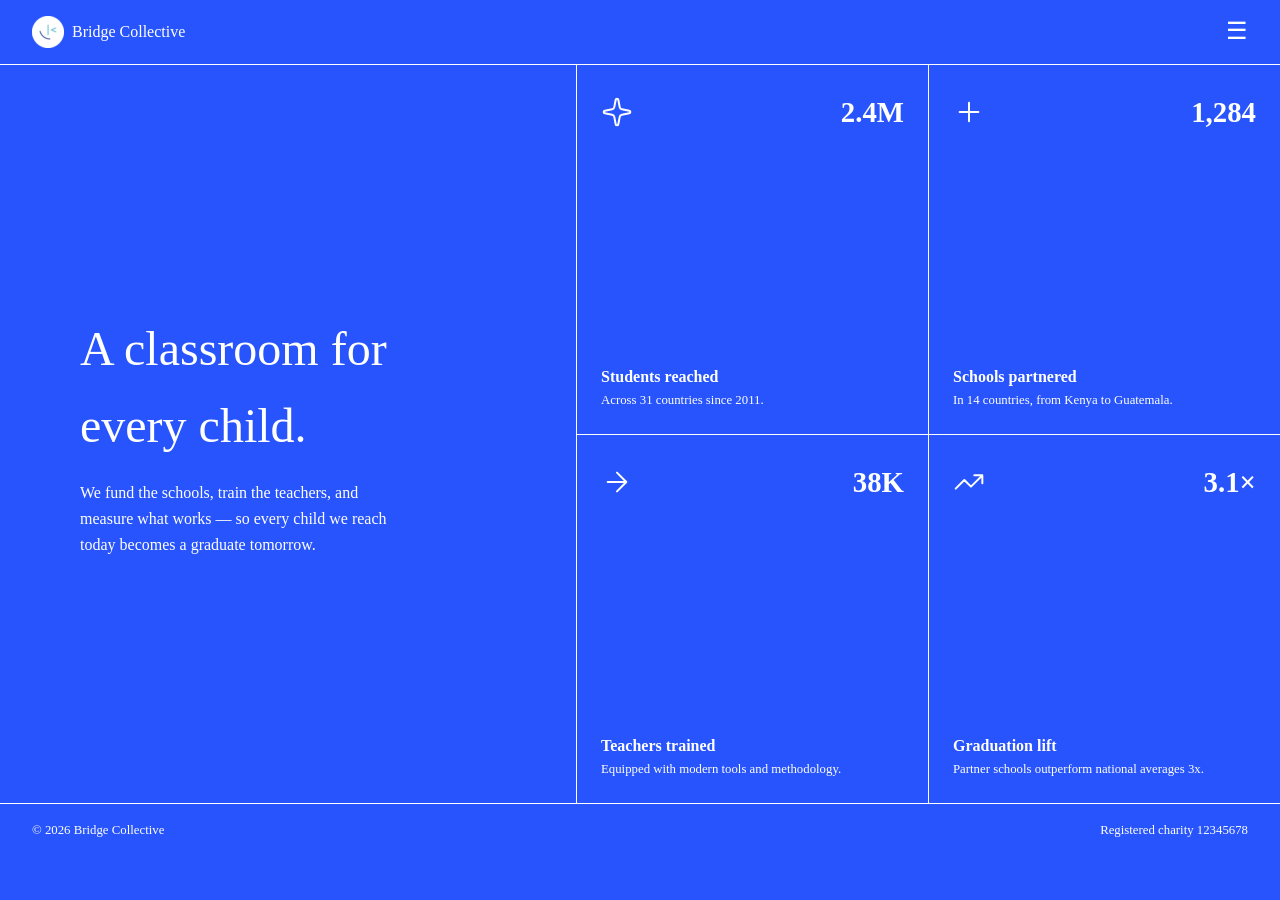
==== grid-landing-page-main/index.html @ 14f332b4 "practicing grids" ====
<!DOCTYPE html>
<html lang="en">
<head>
  <meta charset="UTF-8">
  <meta name="viewport" content="width=device-width, initial-scale=1.0"> <!-- displays site properly based on user's device -->

  <link rel="icon" type="image/png" sizes="32x32" href="./assets/images/favicon-32x32.png">

  <title>Frontend Mentor | Grid landing page</title>
<link rel="stylesheet" href="style.css">
</head>
<body>

	<header>
		<nav>
			<img src="assets\images\favicon-32x32.png"/>
			<p>Bridge Collective</p>
		</nav>
		<menu class="menu-wrapper">
			<button id="menu" commandfor="mobile-menu" command="show-modal">
				<span class="menu-icon">&#9776;</span>
				<span class="close-icon">x</span>
			</button>
			<dialog id="mobile-menu" closedby="any">
				<ul>
					<li><a href="">About</a></li>
					<li><a href="">Our Work</a></li>
					<li><a href="">Partners</a></li>
					<li><a href="">Annual Report</a></li>
					<li><a href="">Donate</a></li>
				</ul>
			</dialog>
		</menu>
	</header>
	<main>
		<section class="hero">
		  <!-- Hero -->
		  <h1> A classroom for every child.</h1>

		  <p>We fund the schools, train the teachers, and measure what works — so every child we reach today becomes a graduate tomorrow.</p>
		</section>
		
		<section class="stats-container">
			  <!-- Stats -->
			  <div class="stats-card">
				<div class="stats-top">
					<img src="assets\images\icon-sparkle.svg"/>
					<p id="stat-number">2.4M</p>
				</div>
				
				<div class="stats-detail">
					<p>Students reached</p>
					<p>Across 31 countries since 2011.</p>
				</div>
			  </div>
			  
			<div class="stats-card">
				<div class="stats-top">
					<img src="assets\images\icon-plus.svg"/> 
					<p id="stat-number">1,284</p>
				</div>
				
				<div class="stats-detail">
					<p>Schools partnered</p>
					<p>In 14 countries, from Kenya to Guatemala.</p>
				</div>
			</div>
			  
			<div class="stats-card">
				<div class="stats-top"> 
					<img src="assets\images\icon-arrow-right.svg"/> 
					<p id="stat-number">38K</p>
				</div>
				
				<div class="stats-detail">
					<p>Teachers trained</p>
					<p>Equipped with modern tools and methodology.</p>
				</div>
			</div>
			
			<div class="stats-card">
				<div class="stats-top">
					<img src="assets\images\icon-trending-up.svg"/> 
					<p id="stat-number">3.1×</p>
				</div>
				
				<div class="stats-detail">
					<p>Graduation lift</p>
					<p>Partner schools outperform national averages 3x.</p>
				</div>
			</div>  
		</section>
	</main>
	<footer>
	  <!-- Footer -->
	  <p>© 2026 Bridge Collective</p>
	  <p>Registered charity 12345678</p>
	</footer>
</body>
</html>
---- grid-landing-page-main/style.css ----
:root{
	--primary: #2754fd;
}

@font-face{
	font-family: "Inter";
	src: url('assets\fonts\inter\inter-variable.ttf') format('truetype');
	font-weight: 400;
	font-style: normal;
}

*{
	margin: 0;
	padding: 0;
	box-sizing: border;
}

ul{
	list-style: none;
}
a{
	text-decoration: none;
	color: white;
}

body{
	background: var(--primary);
	font-family: 'Inter', 'sans-serif';
	line-height: 1.6;
	color: white;
}

header{
	display: flex;
	justify-content: space-between;
	padding: 1rem 2rem;
	align-items: center;
}

nav{
	display: flex;
	gap: 0.5rem;
	align-items: center;
}

nav > img{
	min-width: 20px;
	min-height: 20px;
}

dialog{
	position: fixed;
    top: 64px;
    right: 0;
	left: auto;
	min-width: 250px;
    min-height: 100%;
    margin: 0;
	background: var(--primary);
	border: 1px solid white;
}

#menu .close-icon{
	display: none;
}

.menu-wrapper:has(dialog[open]) #menu .menu-icon{
	display: none;
}

.menu-wrapper:has(dialog[open]) #menu .close-icon{
	display: inline;
}

dialog > ul{
	display: flex;
	flex-direction: column;
	align-items: end;
	padding: 1rem;
	gap: 2rem;
}

button{
	cursor: pointer;
	background: none;
	border: none;
	color: white;
	font-size: 1.5rem;
}

main{
	display: grid;
	grid-template-columns: 45% 55%;
	min-height: 82vh;
	border-top: 1px solid white;
	border-bottom: 1px solid white;
}

.hero{
	display: flex;
	flex-direction: column;
	justify-content: center;
	align-items: start;
	padding: 5rem;
	gap: 1rem;
}

.hero h1{
	font-size: 3rem;
	font-weight: 400;
	color: white;
}

.hero p{
	font-weight: 200;
	color: white;
	width: 80%;
}

.stats-container{
	display: grid;
	grid-template-columns: repeat(2, 1fr);
	grid-template-rows: repeat(2, 1fr);
}
.stats-card{
	display: flex;
	flex-direction: column;
	justify-content: space-between;
	padding: 1.5rem;
	border-left: 1px solid white;
}

.stats-card:nth-child(4),
.stats-card:nth-child(3){
	border-top: 1px solid white;
}

.stats-top{
	display: flex;
	justify-content: space-between;
	align-items: center;
}

.stats-detail p:first-child{
	font-weight: 600;
}

.stats-detail p:nth-child(2){
	font-size: 0.8rem;
}

.stats-top > p{
	font-size: 1.8rem;
	font-weight: 600;
}

footer{
	display: flex;
	justify-content: space-between;
	align-items: center;
	font-size: 0.8rem;
	padding:1rem 2rem;
}

@media(max-width: 768px){
	header{
		position: sticky;
		top: 0;
	}
	nav{
		padding: 1rem;
	}
	
	main{
		grid-template-columns: repeat(1, 1fr);
	}
	
	.hero{
		text-align: center;
	}
	
	.stats-container{
		grid-template-columns: 1fr;
	}
	
	.stats-card{
		width: auto;
		height: 300px;
		padding: 1rem;
		border-block: 1px solid white;
		border-left: none;

	}
	
	.stats-card:nth-child(4),
	.stats-card:nth-child(3){
		border-top: none;
	}
	
	dialog{
		position: fixed;
		top: 95px;
		left: 0;
		min-width: 100%;
		max-height: auto;
		border: none;
	}
	
	dialog > ul{
		display: flex;
		flex-direction: column;
		justify-content: center;
		align-items: center;
		gap: 1rem;
	}
	
	a{
		font-size: 2rem;
	}

}
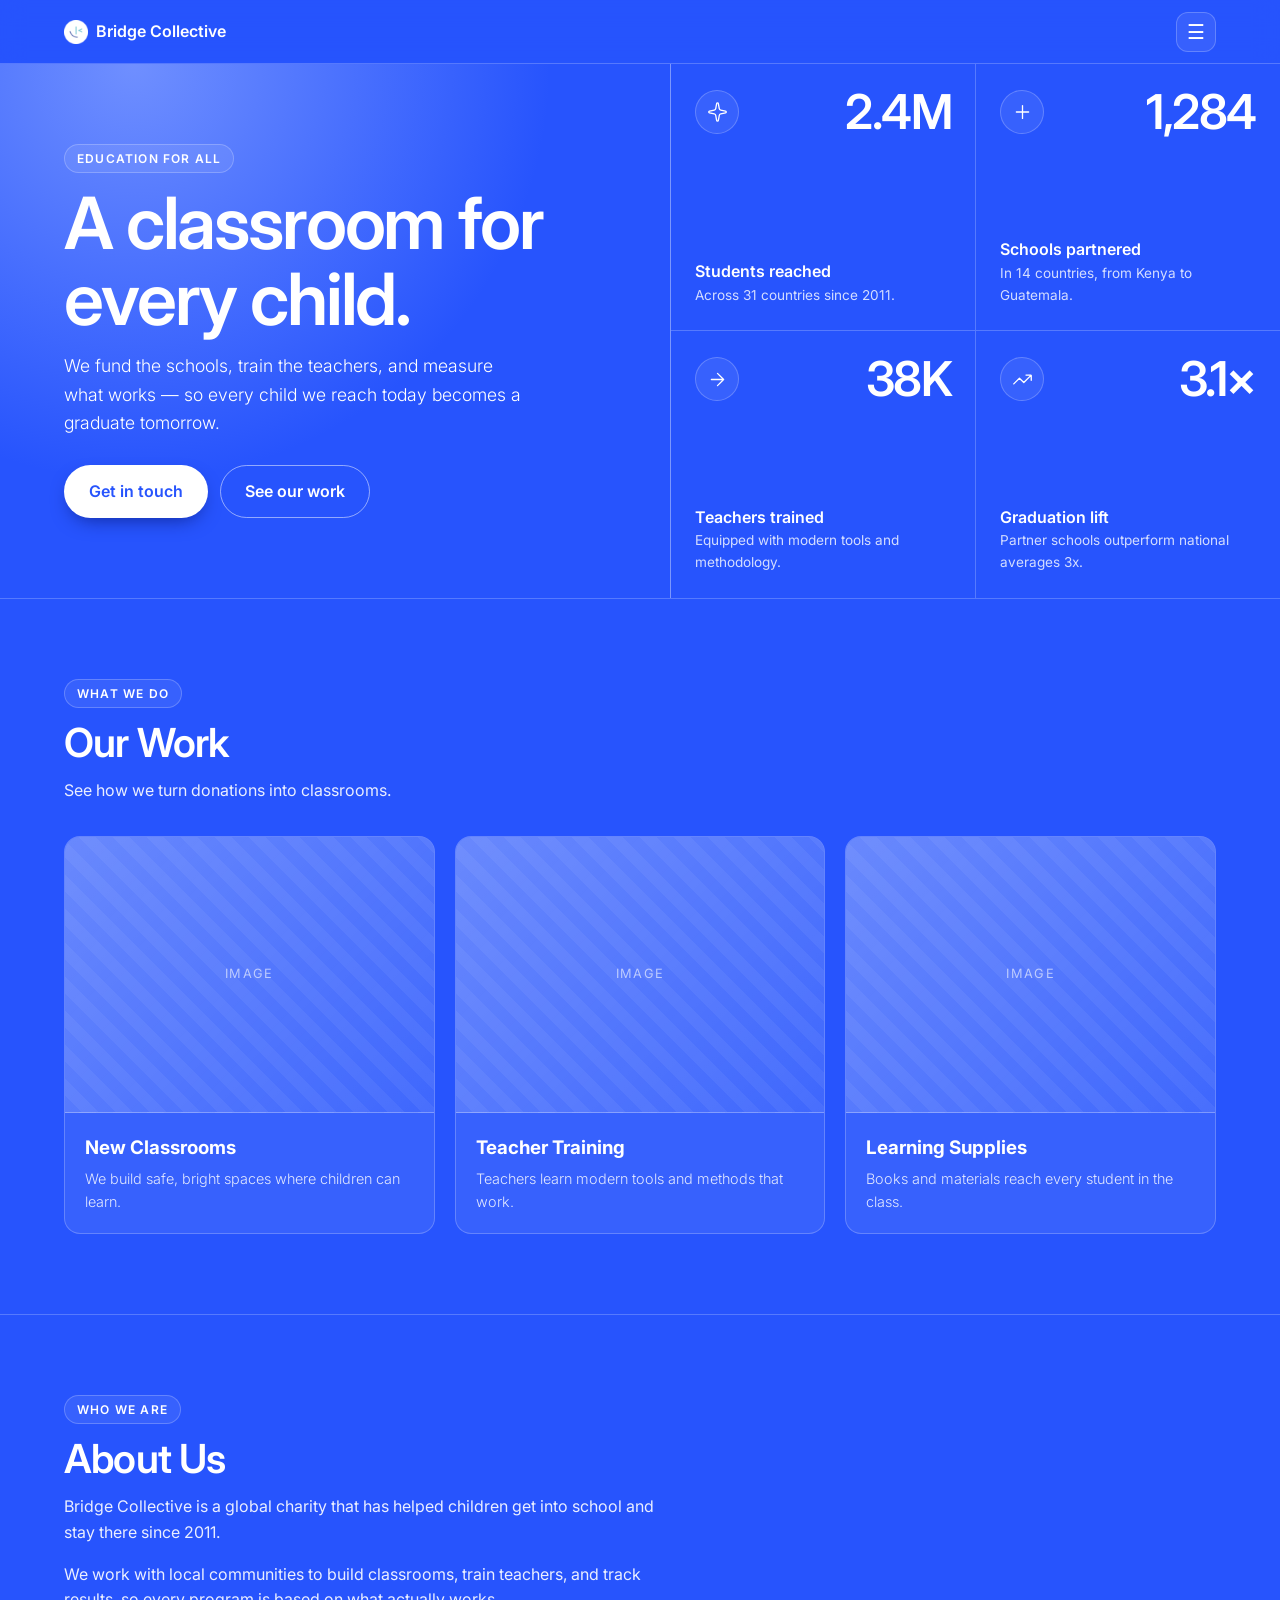
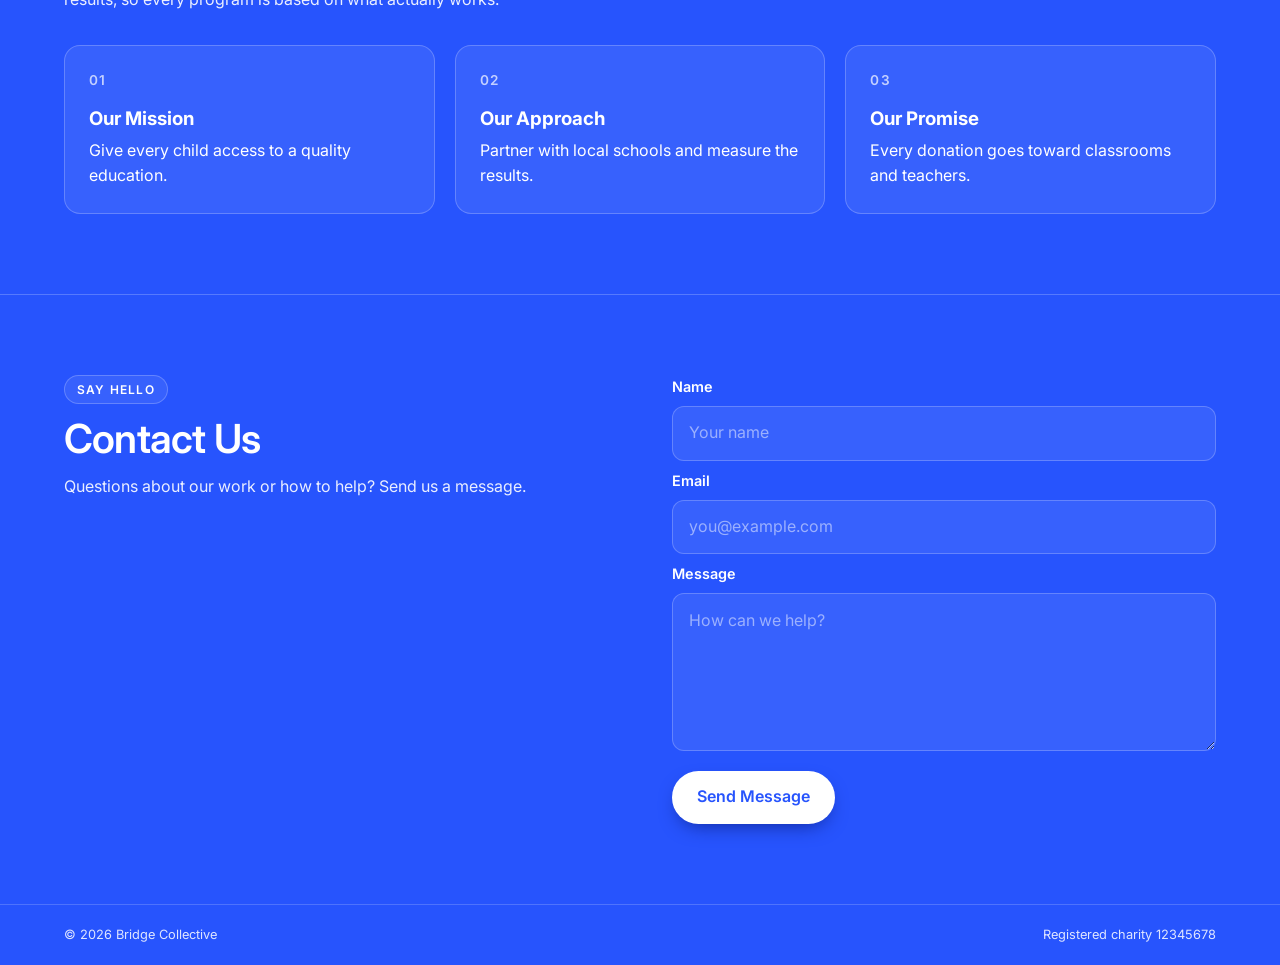
==== commit 0208899a: "add: full web design layout" ====
--- a/grid-landing-page-main/index.html
+++ b/grid-landing-page-main/index.html
@@ -2,99 +2,194 @@
 <html lang="en">
 <head>
   <meta charset="UTF-8">
-  <meta name="viewport" content="width=device-width, initial-scale=1.0"> <!-- displays site properly based on user's device -->
-
+  <meta name="viewport" content="width=device-width, initial-scale=1.0"> <!-- makes the page fit the device width -->
   <link rel="icon" type="image/png" sizes="32x32" href="./assets/images/favicon-32x32.png">
-
-  <title>Frontend Mentor | Grid landing page</title>
-<link rel="stylesheet" href="style.css">
+  <title>Bridge Collective | A classroom for every child</title>
+  <link rel="stylesheet" href="style.css">
 </head>
 <body>
 
-	<header>
-		<nav>
-			<img src="assets\images\favicon-32x32.png"/>
-			<p>Bridge Collective</p>
-		</nav>
-		<menu class="menu-wrapper">
-			<button id="menu" commandfor="mobile-menu" command="show-modal">
-				<span class="menu-icon">&#9776;</span>
-				<span class="close-icon">x</span>
-			</button>
-			<dialog id="mobile-menu" closedby="any">
-				<ul>
-					<li><a href="">About</a></li>
-					<li><a href="">Our Work</a></li>
-					<li><a href="">Partners</a></li>
-					<li><a href="">Annual Report</a></li>
-					<li><a href="">Donate</a></li>
-				</ul>
-			</dialog>
-		</menu>
-	</header>
-	<main>
-		<section class="hero">
-		  <!-- Hero -->
-		  <h1> A classroom for every child.</h1>
+  <!-- ============ HEADER + MENU ============ -->
+  <header>
+    <nav>
+      <img src="assets/images/favicon-32x32.png" alt=""> <!-- alt="" = decorative, screen readers skip it -->
+      <p>Bridge Collective</p>
+    </nav>
 
-		  <p>We fund the schools, train the teachers, and measure what works — so every child we reach today becomes a graduate tomorrow.</p>
-		</section>
-		
-		<section class="stats-container">
-			  <!-- Stats -->
-			  <div class="stats-card">
-				<div class="stats-top">
-					<img src="assets\images\icon-sparkle.svg"/>
-					<p id="stat-number">2.4M</p>
-				</div>
-				
-				<div class="stats-detail">
-					<p>Students reached</p>
-					<p>Across 31 countries since 2011.</p>
-				</div>
-			  </div>
-			  
-			<div class="stats-card">
-				<div class="stats-top">
-					<img src="assets\images\icon-plus.svg"/> 
-					<p id="stat-number">1,284</p>
-				</div>
-				
-				<div class="stats-detail">
-					<p>Schools partnered</p>
-					<p>In 14 countries, from Kenya to Guatemala.</p>
-				</div>
-			</div>
-			  
-			<div class="stats-card">
-				<div class="stats-top"> 
-					<img src="assets\images\icon-arrow-right.svg"/> 
-					<p id="stat-number">38K</p>
-				</div>
-				
-				<div class="stats-detail">
-					<p>Teachers trained</p>
-					<p>Equipped with modern tools and methodology.</p>
-				</div>
-			</div>
-			
-			<div class="stats-card">
-				<div class="stats-top">
-					<img src="assets\images\icon-trending-up.svg"/> 
-					<p id="stat-number">3.1×</p>
-				</div>
-				
-				<div class="stats-detail">
-					<p>Graduation lift</p>
-					<p>Partner schools outperform national averages 3x.</p>
-				</div>
-			</div>  
-		</section>
-	</main>
-	<footer>
-	  <!-- Footer -->
-	  <p>© 2026 Bridge Collective</p>
-	  <p>Registered charity 12345678</p>
-	</footer>
+    <div class="menu-wrapper">
+      <!-- commandfor + command opens the dialog with no JavaScript -->
+      <button id="menu" commandfor="mobile-menu" command="show-modal" aria-label="Menu">
+        <span class="menu-icon">&#9776;</span>
+        <span class="close-icon">&times;</span>
+      </button>
+
+      <dialog id="mobile-menu" closedby="any"> <!-- closedby="any" = click outside or press Esc to close -->
+        <ul>
+          <!-- every href matches a section id below, so every link works -->
+          <li><a href="#top">Home</a></li>
+          <li><a href="#work">Our Work</a></li>
+          <li><a href="#about">About</a></li>
+          <li><a href="#contact">Contact Us</a></li>
+        </ul>
+      </dialog>
+    </div>
+  </header>
+
+  <main id="top">
+
+    <!-- wrapper so only hero + stats share the two-column grid on desktop -->
+    <div class="top-grid">
+
+      <!-- ============ HEADER / TITLE SECTION (HERO) ============ -->
+      <section class="hero">
+        <span class="eyebrow">Education for all</span> <!-- small pill label above the heading -->
+        <h1>A classroom for every child.</h1>
+        <p>We fund the schools, train the teachers, and measure what works — so every child we reach today becomes a graduate tomorrow.</p>
+
+        <!-- two call-to-action links styled as buttons; both point to real sections -->
+        <div class="hero-actions">
+          <a href="#contact" class="btn btn-primary">Get in touch</a>
+          <a href="#work" class="btn btn-ghost">See our work</a>
+        </div>
+      </section>
+
+      <!-- ============ MAIN CONTENT: STATS ============ -->
+      <section class="stats-container" id="impact">
+        <div class="stats-card">
+          <div class="stats-top">
+            <img src="assets/images/icon-sparkle.svg" alt="">
+            <p class="stat-number">2.4M</p> <!-- class, not id: ids must be unique -->
+          </div>
+          <div class="stats-detail">
+            <p>Students reached</p>
+            <p>Across 31 countries since 2011.</p>
+          </div>
+        </div>
+
+        <div class="stats-card">
+          <div class="stats-top">
+            <img src="assets/images/icon-plus.svg" alt="">
+            <p class="stat-number">1,284</p>
+          </div>
+          <div class="stats-detail">
+            <p>Schools partnered</p>
+            <p>In 14 countries, from Kenya to Guatemala.</p>
+          </div>
+        </div>
+
+        <div class="stats-card">
+          <div class="stats-top">
+            <img src="assets/images/icon-arrow-right.svg" alt="">
+            <p class="stat-number">38K</p>
+          </div>
+          <div class="stats-detail">
+            <p>Teachers trained</p>
+            <p>Equipped with modern tools and methodology.</p>
+          </div>
+        </div>
+
+        <div class="stats-card">
+          <div class="stats-top">
+            <img src="assets/images/icon-trending-up.svg" alt="">
+            <p class="stat-number">3.1×</p>
+          </div>
+          <div class="stats-detail">
+            <p>Graduation lift</p>
+            <p>Partner schools outperform national averages 3x.</p>
+          </div>
+        </div>
+      </section>
+    </div>
+
+    <!-- ============ MAIN CONTENT: IMAGE CARDS ============ -->
+    <section class="work" id="work">
+      <span class="eyebrow">What we do</span>
+      <h2>Our Work</h2>
+      <p>See how we turn donations into classrooms.</p>
+
+      <div class="card-grid">
+        <article class="card"> <!-- article = a self-contained piece of content -->
+          <!-- placeholder box; swap for <img class="card-image" src="..." alt="..."> later -->
+          <div class="card-image" role="img" aria-label="Photo placeholder"></div>
+          <div class="card-body">
+            <h3>New Classrooms</h3>
+            <p>We build safe, bright spaces where children can learn.</p>
+          </div>
+        </article>
+
+        <article class="card">
+          <div class="card-image" role="img" aria-label="Photo placeholder"></div>
+          <div class="card-body">
+            <h3>Teacher Training</h3>
+            <p>Teachers learn modern tools and methods that work.</p>
+          </div>
+        </article>
+
+        <article class="card">
+          <div class="card-image" role="img" aria-label="Photo placeholder"></div>
+          <div class="card-body">
+            <h3>Learning Supplies</h3>
+            <p>Books and materials reach every student in the class.</p>
+          </div>
+        </article>
+      </div>
+    </section>
+
+    <!-- ============ ABOUT / INTRODUCTION ============ -->
+    <section class="about" id="about">
+      <span class="eyebrow">Who we are</span>
+      <h2>About Us</h2>
+      <p>Bridge Collective is a global charity that has helped children get into school and stay there since 2011.</p>
+      <p>We work with local communities to build classrooms, train teachers, and track results, so every program is based on what actually works.</p>
+
+      <!-- the 01 / 02 / 03 numbers are added by CSS counters, not typed here -->
+      <div class="about-points">
+        <div>
+          <h3>Our Mission</h3>
+          <p>Give every child access to a quality education.</p>
+        </div>
+        <div>
+          <h3>Our Approach</h3>
+          <p>Partner with local schools and measure the results.</p>
+        </div>
+        <div>
+          <h3>Our Promise</h3>
+          <p>Every donation goes toward classrooms and teachers.</p>
+        </div>
+      </div>
+    </section>
+
+    <!-- ============ CONTACT US ============ -->
+    <section class="contact" id="contact">
+      <!-- wrapper = left column on desktop -->
+      <div class="contact-intro">
+        <span class="eyebrow">Say hello</span>
+        <h2>Contact Us</h2>
+        <p>Questions about our work or how to help? Send us a message.</p>
+      </div>
+
+      <form action="#" method="post"> <!-- action="#" is a placeholder; there is no backend -->
+        <!-- label "for" matches the input "id", so clicking the label focuses the field -->
+        <label for="name">Name</label>
+        <input type="text" id="name" name="name" placeholder="Your name" required> <!-- required = free browser validation -->
+
+        <label for="email">Email</label>
+        <input type="email" id="email" name="email" placeholder="you@example.com" required>
+
+        <label for="message">Message</label>
+        <textarea id="message" name="message" rows="5" placeholder="How can we help?" required></textarea>
+
+        <!-- reuses the same .btn styles as the hero button -->
+        <button type="submit" class="btn btn-primary">Send Message</button>
+      </form>
+    </section>
+
+  </main>
+
+  <!-- ============ FOOTER ============ -->
+  <footer>
+    <p>© 2026 Bridge Collective</p>
+    <p>Registered charity 12345678</p>
+  </footer>
 </body>
-</html>
+</html>
--- a/grid-landing-page-main/style.css
+++ b/grid-landing-page-main/style.css
@@ -1,221 +1,430 @@
-:root{
-	--primary: #2754fd;
-}
-
-@font-face{
-	font-family: "Inter";
-	src: url('assets\fonts\inter\inter-variable.ttf') format('truetype');
-	font-weight: 400;
-	font-style: normal;
-}
-
-*{
-	margin: 0;
-	padding: 0;
-	box-sizing: border;
-}
-
-ul{
-	list-style: none;
-}
-a{
-	text-decoration: none;
-	color: white;
-}
-
-body{
-	background: var(--primary);
-	font-family: 'Inter', 'sans-serif';
-	line-height: 1.6;
-	color: white;
-}
-
-header{
-	display: flex;
-	justify-content: space-between;
-	padding: 1rem 2rem;
-	align-items: center;
-}
-
-nav{
-	display: flex;
-	gap: 0.5rem;
-	align-items: center;
-}
-
-nav > img{
-	min-width: 20px;
-	min-height: 20px;
-}
-
-dialog{
-	position: fixed;
-    top: 64px;
-    right: 0;
-	left: auto;
-	min-width: 250px;
-    min-height: 100%;
-    margin: 0;
-	background: var(--primary);
-	border: 1px solid white;
-}
-
-#menu .close-icon{
-	display: none;
-}
-
-.menu-wrapper:has(dialog[open]) #menu .menu-icon{
-	display: none;
-}
-
-.menu-wrapper:has(dialog[open]) #menu .close-icon{
-	display: inline;
-}
-
-dialog > ul{
-	display: flex;
-	flex-direction: column;
-	align-items: end;
-	padding: 1rem;
-	gap: 2rem;
-}
-
-button{
-	cursor: pointer;
-	background: none;
-	border: none;
-	color: white;
-	font-size: 1.5rem;
-}
-
-main{
-	display: grid;
-	grid-template-columns: 45% 55%;
-	min-height: 82vh;
-	border-top: 1px solid white;
-	border-bottom: 1px solid white;
-}
-
-.hero{
-	display: flex;
-	flex-direction: column;
-	justify-content: center;
-	align-items: start;
-	padding: 5rem;
-	gap: 1rem;
-}
-
-.hero h1{
-	font-size: 3rem;
-	font-weight: 400;
-	color: white;
-}
-
-.hero p{
-	font-weight: 200;
-	color: white;
-	width: 80%;
-}
-
-.stats-container{
-	display: grid;
-	grid-template-columns: repeat(2, 1fr);
-	grid-template-rows: repeat(2, 1fr);
-}
-.stats-card{
-	display: flex;
-	flex-direction: column;
-	justify-content: space-between;
-	padding: 1.5rem;
-	border-left: 1px solid white;
-}
-
-.stats-card:nth-child(4),
-.stats-card:nth-child(3){
-	border-top: 1px solid white;
-}
-
-.stats-top{
-	display: flex;
-	justify-content: space-between;
-	align-items: center;
-}
-
-.stats-detail p:first-child{
-	font-weight: 600;
-}
-
-.stats-detail p:nth-child(2){
-	font-size: 0.8rem;
-}
-
-.stats-top > p{
-	font-size: 1.8rem;
-	font-weight: 600;
-}
-
-footer{
-	display: flex;
-	justify-content: space-between;
-	align-items: center;
-	font-size: 0.8rem;
-	padding:1rem 2rem;
-}
-
-@media(max-width: 768px){
-	header{
-		position: sticky;
-		top: 0;
-	}
-	nav{
-		padding: 1rem;
-	}
-	
-	main{
-		grid-template-columns: repeat(1, 1fr);
-	}
-	
-	.hero{
-		text-align: center;
-	}
-	
-	.stats-container{
-		grid-template-columns: 1fr;
-	}
-	
-	.stats-card{
-		width: auto;
-		height: 300px;
-		padding: 1rem;
-		border-block: 1px solid white;
-		border-left: none;
-
-	}
-	
-	.stats-card:nth-child(4),
-	.stats-card:nth-child(3){
-		border-top: none;
-	}
-	
-	dialog{
-		position: fixed;
-		top: 95px;
-		left: 0;
-		min-width: 100%;
-		max-height: auto;
-		border: none;
-	}
-	
-	dialog > ul{
-		display: flex;
-		flex-direction: column;
-		justify-content: center;
-		align-items: center;
-		gap: 1rem;
-	}
-	
-	a{
-		font-size: 2rem;
-	}
-
+/* ============ VARIABLES ============ */
+:root {
+  --blue: #2754fd;                         /* your original color, still the base */
+  --blue-deep: #1a3ccc;                    /* darker shade for hover states */
+  --blue-dark: #0e2490;                    /* darkest shade for shadows */
+  --blue-light: #6f8fff;                   /* lighter shade for glows */
+  --line: rgba(255, 255, 255, 0.22);       /* soft border instead of solid white */
+  --glass: rgba(255, 255, 255, 0.08);      /* faint white tint for cards */
+  --header-height: 4rem;
+  --radius: 1rem;
+  /* side padding: 1.5rem on phones, and content stops stretching past 72rem on huge screens */
+  --gutter: max(1.5rem, calc((100% - 72rem) / 2));
+}
+
+/* ============ FONT ============ */
+@font-face {
+  font-family: "Inter";
+  src: url("assets/fonts/inter/inter-variable.ttf") format("truetype");
+  font-weight: 100 900;
+  font-display: swap;
+}
+
+/* ============ RESET + BASE ============ */
+* { margin: 0; padding: 0; box-sizing: border-box; }
+
+html { scroll-behavior: smooth; }
+
+section[id] { scroll-margin-top: var(--header-height); }
+
+body {
+  min-height: 100dvh;
+  display: grid;
+  grid-template-rows: auto 1fr auto;
+  background: var(--blue);
+  color: white;
+  font-family: "Inter", sans-serif;
+  line-height: 1.6;
+}
+
+li { list-style: none; }
+a  { color: inherit; text-decoration: none; }
+
+h2 {
+  font-size: clamp(1.75rem, 4vw, 2.5rem);  /* scales with screen, capped at both ends */
+  font-weight: 600;
+  letter-spacing: -0.02em;                 /* tighter letters look sharper on big text */
+  line-height: 1.15;
+  margin-bottom: 0.75rem;
+}
+
+/* small uppercase label above headings */
+.eyebrow {
+  display: inline-block;
+  margin-bottom: 0.75rem;
+  padding: 0.25rem 0.75rem;
+  border: 1px solid var(--line);
+  border-radius: 999px;                    /* pill shape */
+  background: var(--glass);
+  font-size: 0.75rem;
+  font-weight: 600;
+  letter-spacing: 0.1em;
+  text-transform: uppercase;
+}
+
+/* ============ BUTTONS (shared by hero + form) ============ */
+.btn {
+  display: inline-block;
+  padding: 0.8rem 1.5rem;
+  border: 1px solid transparent;
+  border-radius: 999px;
+  font: inherit;                           /* buttons don't inherit the page font by default */
+  font-weight: 600;
+  cursor: pointer;
+  transition: transform 0.2s ease, background-color 0.2s ease, box-shadow 0.2s ease;
+}
+
+.btn:hover { transform: translateY(-2px); }  /* small lift on hover */
+
+.btn-primary {
+  background: white;
+  color: var(--blue);                      /* blue text on white, matches the theme */
+  box-shadow: 0 8px 20px -8px var(--blue-dark);
+}
+
+.btn-ghost {
+  border-color: rgba(255, 255, 255, 0.5);
+}
+
+.btn-ghost:hover { background: var(--glass); }
+
+/* ============ HEADER ============ */
+header {
+  display: flex;
+  justify-content: space-between;
+  align-items: center;
+  position: sticky;
+  top: 0;
+  z-index: 1;
+  height: var(--header-height);
+  padding-inline: var(--gutter);
+  background: rgba(39, 84, 253, 0.8);      /* semi-transparent blue... */
+  backdrop-filter: blur(12px);             /* ...with blurred content behind it (frosted glass) */
+  border-bottom: 1px solid var(--line);
+}
+
+nav { display: flex; align-items: center; gap: 0.5rem; font-weight: 600; }
+
+nav img { width: 1.5rem; height: 1.5rem; }
+
+#menu {
+  cursor: pointer;
+  width: 2.5rem;
+  height: 2.5rem;
+  border: 1px solid var(--line);
+  border-radius: 0.75rem;
+  background: var(--glass);
+  color: inherit;
+  font-size: 1.25rem;
+  transition: background-color 0.2s ease;
+}
+
+#menu:hover { background: rgba(255, 255, 255, 0.18); }
+
+/* ============ MENU (DIALOG) ============ */
+.close-icon { display: none; }
+.menu-wrapper:has(dialog[open]) .menu-icon  { display: none; }
+.menu-wrapper:has(dialog[open]) .close-icon { display: inline; }
+
+dialog {
+  position: fixed;
+  inset: var(--header-height) 0 auto 0;
+  width: 100%;
+  height: calc(100dvh - var(--header-height));
+  max-width: none;
+  max-height: none;
+  margin: 0;
+  border: none;
+  color: inherit;
+  background: var(--blue);
+}
+
+dialog::backdrop { background: transparent; }
+
+dialog ul {
+  display: flex;
+  flex-direction: column;
+  align-items: center;
+  justify-content: center;
+  gap: 1.5rem;
+  height: 100%;
+  padding: 1rem;
+}
+
+dialog a {
+  font-size: clamp(1.5rem, 3vw, 2rem);
+  opacity: 0.8;
+  transition: opacity 0.2s ease;
+}
+
+dialog a:hover { opacity: 1; }             /* links brighten on hover */
+
+/* ============ HERO + STATS ============ */
+.top-grid { display: grid; }
+
+.hero {
+  display: flex;
+  flex-direction: column;
+  align-items: center;
+  justify-content: center;
+  padding: 4rem 1.5rem;
+  text-align: center;
+  /* soft light-blue glow in the corner adds depth without a new color */
+  background: radial-gradient(circle at 20% 0%, var(--blue-light) 0%, transparent 55%);
+}
+
+.hero h1 {
+  font-size: clamp(2.5rem, 8vw, 4.5rem);
+  font-weight: 600;
+  letter-spacing: -0.03em;
+  line-height: 1.05;                       /* tight line height for big headings */
+  margin-bottom: 1rem;
+}
+
+.hero p {
+  max-width: 42ch;
+  font-size: 1.1rem;
+  font-weight: 300;
+  opacity: 0.9;
+}
+
+.hero-actions {
+  display: flex;
+  flex-wrap: wrap;
+  justify-content: center;
+  gap: 0.75rem;
+  margin-top: 1.75rem;
+}
+
+/* hero content fades up one piece at a time on page load */
+.hero > * { animation: rise 0.7s ease both; }
+.hero > :nth-child(2) { animation-delay: 0.1s; }
+.hero > :nth-child(3) { animation-delay: 0.2s; }
+.hero > :nth-child(4) { animation-delay: 0.3s; }
+
+@keyframes rise {
+  from { opacity: 0; transform: translateY(16px); }
+  to   { opacity: 1; transform: none; }
+}
+
+.stats-container {
+  display: grid;
+  gap: 1px;                                /* gaps show the container color as divider lines */
+  background: var(--line);
+  border-top: 1px solid var(--line);
+}
+
+.stats-card {
+  display: flex;
+  flex-direction: column;
+  justify-content: space-between;
+  min-height: 14rem;
+  padding: 1.5rem;
+  background: var(--blue);                 /* opaque, so only the 1px gaps show the line color */
+  transition: background-color 0.3s ease;
+}
+
+.stats-card:hover { background: var(--blue-deep); }
+
+.stats-top {
+  display: flex;
+  justify-content: space-between;
+  align-items: center;
+}
+
+/* icon sits in a soft circle */
+.stats-top img {
+  width: 2.75rem;
+  height: 2.75rem;
+  padding: 0.65rem;
+  border-radius: 50%;
+  background: var(--glass);
+  border: 1px solid var(--line);
+}
+
+.stat-number {
+  font-size: clamp(2rem, 4vw, 3rem);
+  font-weight: 600;
+  letter-spacing: -0.03em;
+  line-height: 1;
+}
+
+.stats-detail > p:first-child  { font-weight: 600; }
+.stats-detail > p:nth-child(2) { font-size: 0.85rem; opacity: 0.8; }
+
+/* ============ SHARED SECTION SPACING ============ */
+.work, .about, .contact {
+  padding: 4rem var(--gutter);
+  border-top: 1px solid var(--line);
+}
+
+/* ============ OUR WORK (IMAGE CARDS) ============ */
+.work > p { max-width: 50ch; margin-bottom: 2rem; opacity: 0.9; }
+
+.card-grid { display: grid; gap: 1.25rem; }
+
+.card {
+  overflow: hidden;                        /* clips the image to the rounded corners */
+  border: 1px solid var(--line);
+  border-radius: var(--radius);
+  background: var(--glass);
+  transition: transform 0.3s ease, box-shadow 0.3s ease, border-color 0.3s ease;
+}
+
+.card:hover {
+  transform: translateY(-6px);
+  border-color: rgba(255, 255, 255, 0.5);
+  box-shadow: 0 20px 30px -15px var(--blue-dark);   /* depth shadow in a darker blue */
+}
+
+.card-image {
+  display: grid;
+  place-items: center;                     /* centers the "Image" label */
+  aspect-ratio: 4 / 3;
+  background:
+    linear-gradient(135deg, rgba(255, 255, 255, 0.25), rgba(255, 255, 255, 0.04)),
+    repeating-linear-gradient(45deg, transparent 0 12px, rgba(255, 255, 255, 0.05) 12px 24px); /* faint diagonal stripes */
+  border-bottom: 1px solid var(--line);
+}
+
+.card-image::after {
+  content: "Image";
+  font-size: 0.8rem;
+  letter-spacing: 0.1em;
+  text-transform: uppercase;
+  opacity: 0.6;
+}
+
+.card-body { padding: 1.25rem; }
+.card-body h3 { margin-bottom: 0.25rem; }
+.card-body p  { font-size: 0.9rem; font-weight: 300; opacity: 0.85; }
+
+/* ============ ABOUT ============ */
+.about > p { max-width: 60ch; margin-bottom: 1rem; opacity: 0.9; }
+
+.about-points {
+  display: grid;
+  gap: 1.25rem;
+  margin-top: 2rem;
+  counter-reset: point;                    /* starts a counter for the 01 / 02 / 03 numbers */
+}
+
+.about-points > div {
+  counter-increment: point;
+  padding: 1.5rem;
+  border: 1px solid var(--line);
+  border-radius: var(--radius);
+  background: var(--glass);
+}
+
+.about-points > div::before {
+  content: counter(point, decimal-leading-zero);  /* prints 01, 02, 03 automatically */
+  display: block;
+  margin-bottom: 0.75rem;
+  font-size: 0.85rem;
+  font-weight: 600;
+  letter-spacing: 0.1em;
+  opacity: 0.7;
+}
+
+.about-points h3 { margin-bottom: 0.25rem; }
+
+/* ============ CONTACT ============ */
+.contact { display: grid; gap: 2rem; }     /* stacked on mobile */
+
+.contact-intro > p { opacity: 0.9; }
+
+form { display: grid; gap: 0.5rem; }
+
+label { font-weight: 600; font-size: 0.9rem; }
+
+input, textarea {
+  padding: 0.85rem 1rem;
+  border: 1px solid var(--line);
+  border-radius: 0.75rem;
+  background: var(--glass);
+  color: inherit;
+  font: inherit;
+  transition: border-color 0.2s ease, background-color 0.2s ease;
+}
+
+input::placeholder,
+textarea::placeholder { color: rgba(255, 255, 255, 0.5); }
+
+input:focus, textarea:focus {
+  outline: none;                           /* replaced by the visible border + glow below */
+  border-color: white;
+  background: rgba(255, 255, 255, 0.14);
+  box-shadow: 0 0 0 4px rgba(255, 255, 255, 0.15);  /* soft focus ring for keyboard users */
+}
+
+form .btn { justify-self: start; margin-top: 0.75rem; }
+
+/* ============ FOOTER ============ */
+footer {
+  display: flex;
+  flex-wrap: wrap;
+  justify-content: space-between;
+  align-items: center;
+  gap: 0.5rem;
+  padding: 1.25rem var(--gutter);
+  border-top: 1px solid var(--line);
+  font-size: 0.8rem;
+  opacity: 0.85;
+}
+
+/* ============ DESKTOP (769px+): ONLY ADDITIONS ============ */
+@media (min-width: 769px) {
+  dialog {
+    inset: var(--header-height) 1rem auto auto;  /* floating panel, 1rem from the right edge */
+    width: 250px;
+    height: auto;                                /* only as tall as its links now */
+    border: 1px solid var(--line);
+    border-radius: var(--radius);
+    box-shadow: 0 20px 40px -10px var(--blue-dark);
+  }
+
+  dialog ul {
+    align-items: flex-start;
+    justify-content: flex-start;
+    gap: 1rem;
+    padding: 1.5rem;
+  }
+
+  dialog a { font-size: 1rem; }
+
+  .top-grid { grid-template-columns: 1.1fr 1fr; }
+
+  .hero {
+    align-items: flex-start;
+    text-align: left;
+    padding: 5rem 4rem;
+  }
+
+  .hero-actions { justify-content: flex-start; }
+
+  .stats-container {
+    grid-template-columns: repeat(2, 1fr);
+    grid-template-rows: repeat(2, 1fr);
+    border-top: none;
+    border-left: 1px solid var(--line);
+  }
+
+  .stats-card { min-height: 0; }
+
+  .work, .about, .contact { padding-block: 5rem; }
+
+  .card-grid,
+  .about-points { grid-template-columns: repeat(3, 1fr); }
+
+  .contact {
+    grid-template-columns: 1fr 1fr;        /* intro left, form right */
+    gap: 4rem;
+    align-items: start;
+  }
+}
+
+/* respect users who turn off animations in their OS settings */
+@media (prefers-reduced-motion: reduce) {
+  * { animation: none !important; transition: none !important; scroll-behavior: auto !important; }
 }
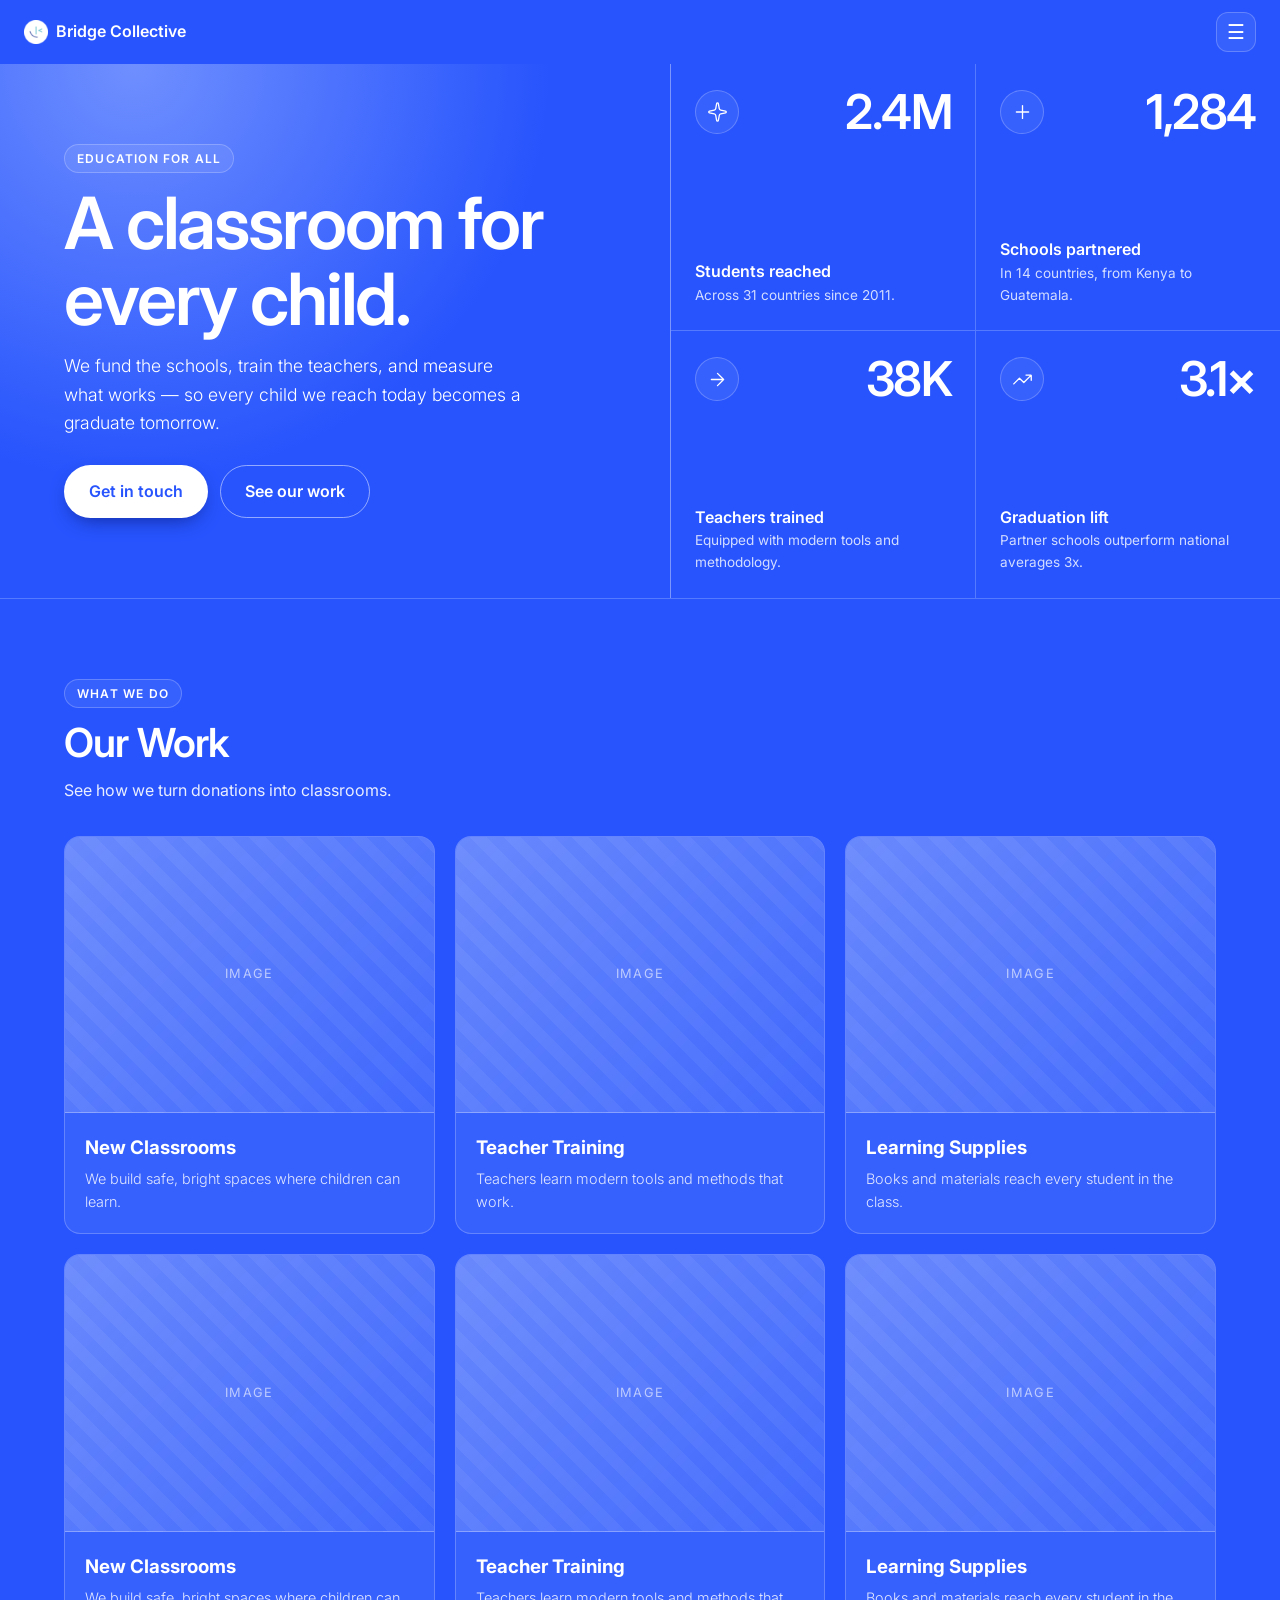
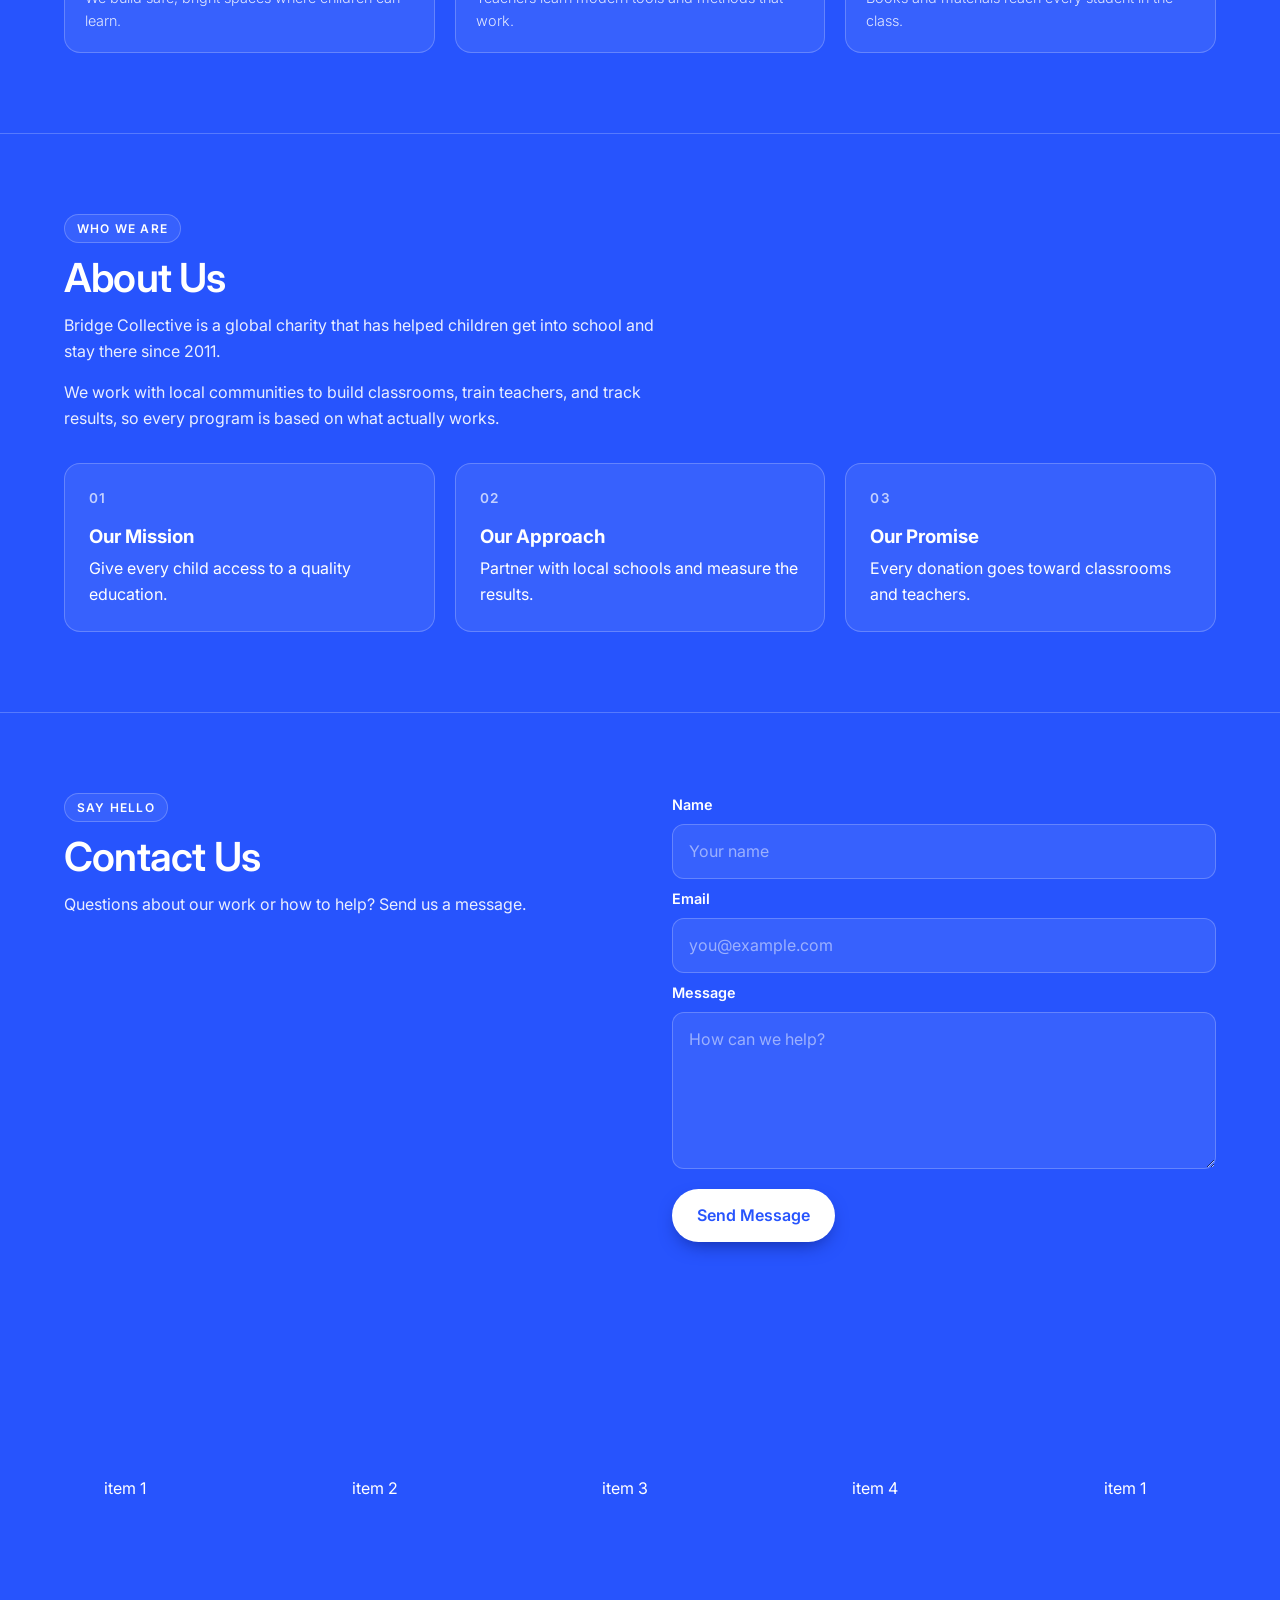
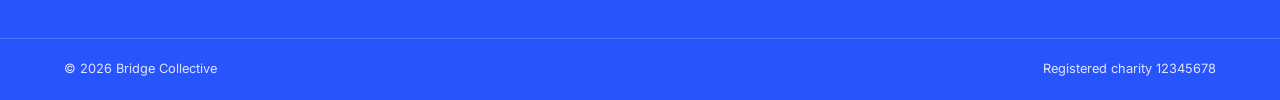
==== commit a4ca5184: "update styling" ====
--- a/grid-landing-page-main/index.html
+++ b/grid-landing-page-main/index.html
@@ -45,7 +45,6 @@
         <span class="eyebrow">Education for all</span> <!-- small pill label above the heading -->
         <h1>A classroom for every child.</h1>
         <p>We fund the schools, train the teachers, and measure what works — so every child we reach today becomes a graduate tomorrow.</p>
-
         <!-- two call-to-action links styled as buttons; both point to real sections -->
         <div class="hero-actions">
           <a href="#contact" class="btn btn-primary">Get in touch</a>
@@ -74,6 +73,7 @@
           <div class="stats-detail">
             <p>Schools partnered</p>
             <p>In 14 countries, from Kenya to Guatemala.</p>
+			
           </div>
         </div>
 
@@ -109,6 +109,31 @@
 
       <div class="card-grid">
         <article class="card"> <!-- article = a self-contained piece of content -->
+          <!-- placeholder box; swap for <img class="card-image" src="..." alt="..."> later -->
+          <div class="card-image" role="img" aria-label="Photo placeholder"></div>
+          <div class="card-body">
+            <h3>New Classrooms</h3>
+            <p>We build safe, bright spaces where children can learn.</p>
+          </div>
+        </article>
+
+        <article class="card">
+          <div class="card-image" role="img" aria-label="Photo placeholder"></div>
+          <div class="card-body">
+            <h3>Teacher Training</h3>
+            <p>Teachers learn modern tools and methods that work.</p>
+          </div>
+        </article>
+
+        <article class="card">
+          <div class="card-image" role="img" aria-label="Photo placeholder"></div>
+          <div class="card-body">
+            <h3>Learning Supplies</h3>
+            <p>Books and materials reach every student in the class.</p>
+          </div>
+        </article>
+		
+		<article class="card"> <!-- article = a self-contained piece of content -->
           <!-- placeholder box; swap for <img class="card-image" src="..." alt="..."> later -->
           <div class="card-image" role="img" aria-label="Photo placeholder"></div>
           <div class="card-body">
@@ -158,6 +183,7 @@
         </div>
       </div>
     </section>
+	
 
     <!-- ============ CONTACT US ============ -->
     <section class="contact" id="contact">
@@ -183,6 +209,20 @@
         <button type="submit" class="btn btn-primary">Send Message</button>
       </form>
     </section>
+	
+	<section class="carousel-container">
+		<div class="carousel-track">
+			<p>item 1</p>
+			<p>item 2</p>
+			<p>item 3</p>
+			<p>item 4</p>
+			<!--  -->
+			<p>item 1</p>
+			<p>item 2</p>
+			<p>item 3</p>
+			<p>item 4</p>
+		</div>
+	</section>
 
   </main>
 
--- a/grid-landing-page-main/style.css
+++ b/grid-landing-page-main/style.css
@@ -31,6 +31,7 @@
   min-height: 100dvh;
   display: grid;
   grid-template-rows: auto 1fr auto;
+  grid-auto-columns: minmax(0, 1fr);
   background: var(--blue);
   color: white;
   font-family: "Inter", sans-serif;
@@ -90,17 +91,14 @@
 
 /* ============ HEADER ============ */
 header {
-  display: flex;
-  justify-content: space-between;
-  align-items: center;
-  position: sticky;
-  top: 0;
-  z-index: 1;
-  height: var(--header-height);
-  padding-inline: var(--gutter);
-  background: rgba(39, 84, 253, 0.8);      /* semi-transparent blue... */
-  backdrop-filter: blur(12px);             /* ...with blurred content behind it (frosted glass) */
-  border-bottom: 1px solid var(--line);
+	display: flex;
+	justify-content: space-between;
+	position: sticky;
+	top: 0;
+	z-index: 1;
+	height: 4rem;
+	align-items: center;
+	padding-inline: max(1.5rem);
 }
 
 nav { display: flex; align-items: center; gap: 0.5rem; font-weight: 600; }
@@ -188,6 +186,7 @@
   opacity: 0.9;
 }
 
+
 .hero-actions {
   display: flex;
   flex-wrap: wrap;
@@ -372,6 +371,40 @@
   font-size: 0.8rem;
   opacity: 0.85;
 }
+
+.carousel-container{
+	width: 100%;
+	overflow: hidden;
+	margin-top: 1rem;
+}
+
+.carousel-track > p{
+	flex: 0 0 auto;
+	width: 250px;
+	height: 300px;
+	display: flex;
+	align-items: center;
+	justify-content: center;
+	border-radius: 1rem;
+	padding: 1rem;
+}
+
+.carousel-track{
+	display: flex;
+	width: max-content;
+	animation: scroll 10s linear infinite;
+}
+
+@keyframes scroll{
+	0%{transform: translateX(0);}
+	100%{transform: translateX(-50%);}
+}
+
+.carousel-container:hover .carousel-track{
+	animation-play-state: paused;
+	cursor: pointer;
+}
+
 
 /* ============ DESKTOP (769px+): ONLY ADDITIONS ============ */
 @media (min-width: 769px) {
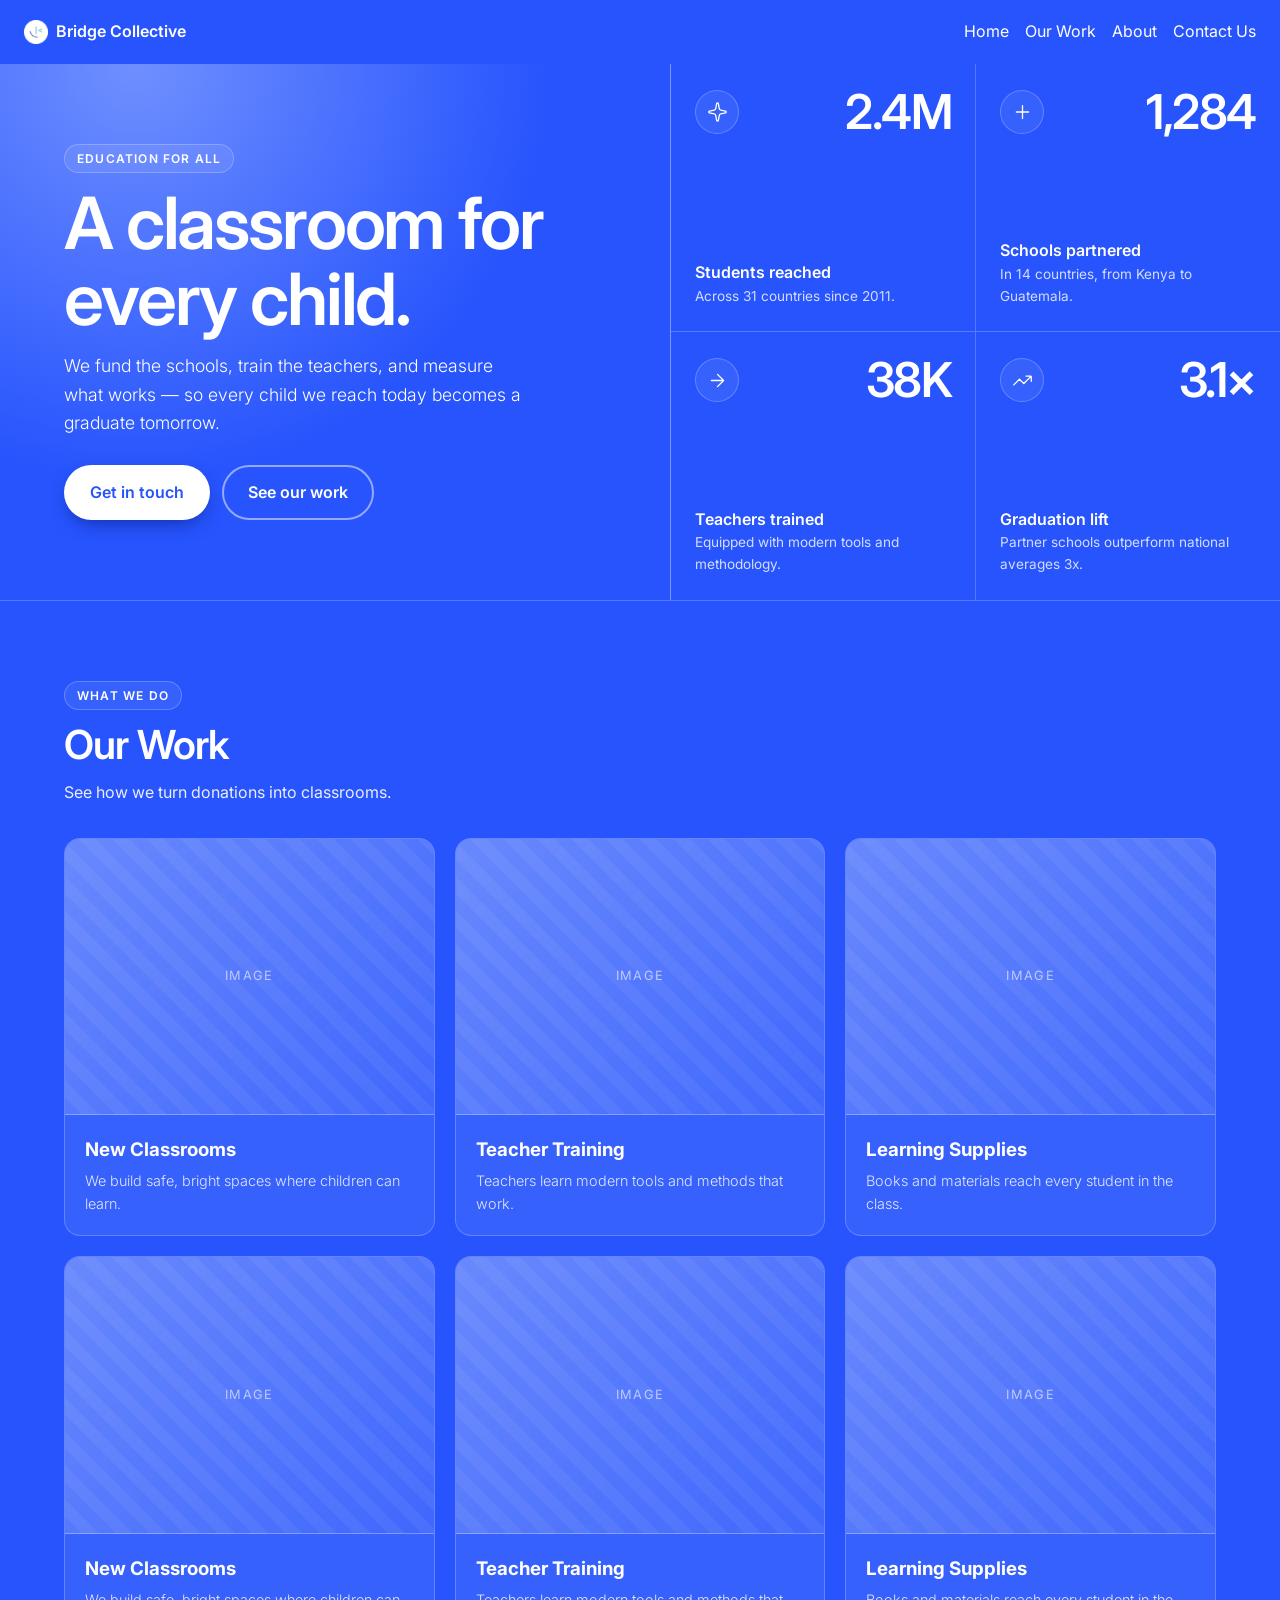
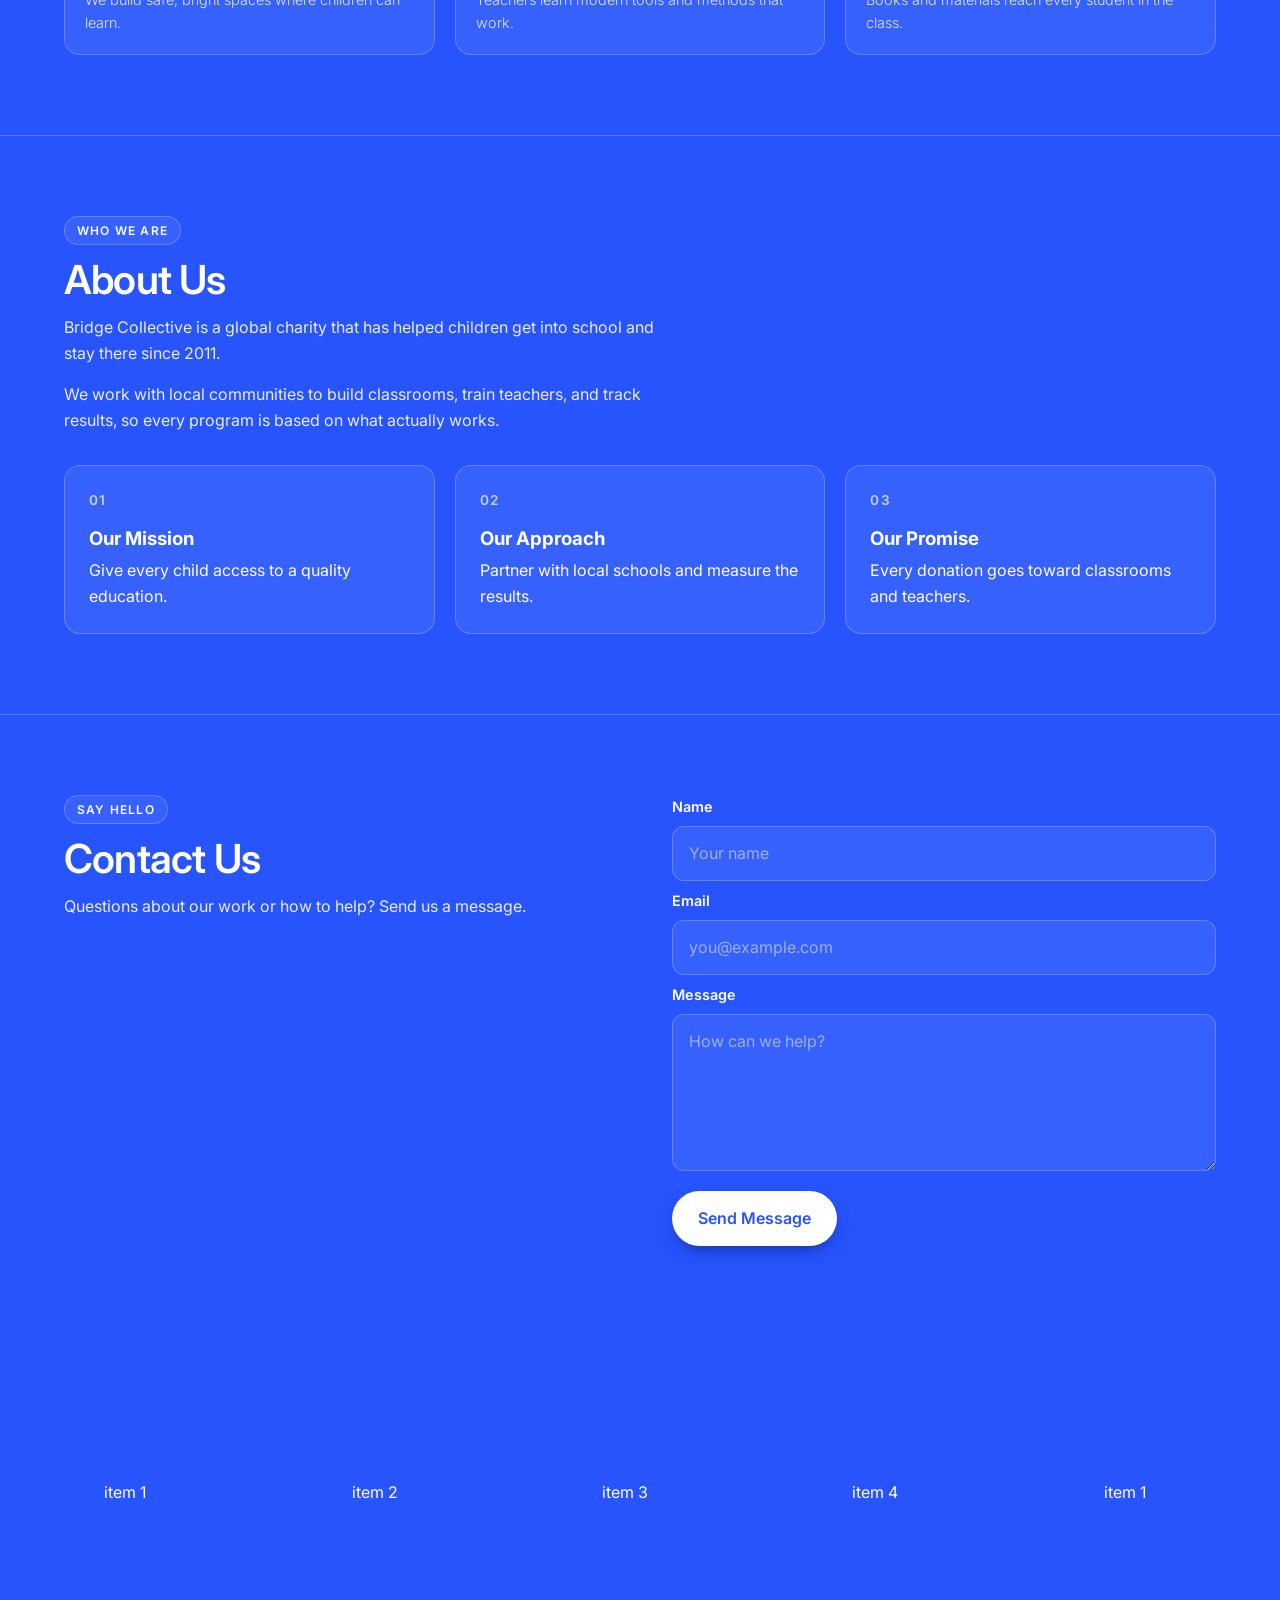
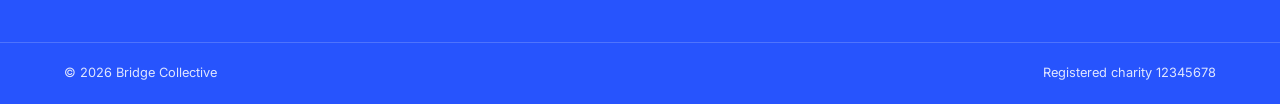
==== commit fb8635a7: "added animation" ====
--- a/grid-landing-page-main/index.html
+++ b/grid-landing-page-main/index.html
@@ -32,6 +32,16 @@
           <li><a href="#contact">Contact Us</a></li>
         </ul>
       </dialog>
+	  
+	  <div class="desktop">
+		<ul>
+          <!-- every href matches a section id below, so every link works -->
+          <li><a href="#top">Home</a></li>
+          <li><a href="#work">Our Work</a></li>
+          <li><a href="#about">About</a></li>
+          <li><a href="#contact">Contact Us</a></li>
+        </ul>
+	  </div>
     </div>
   </header>
 
--- a/grid-landing-page-main/style.css
+++ b/grid-landing-page-main/style.css
@@ -67,7 +67,7 @@
 .btn {
   display: inline-block;
   padding: 0.8rem 1.5rem;
-  border: 1px solid transparent;
+  border: 2px solid transparent;
   border-radius: 999px;
   font: inherit;                           /* buttons don't inherit the page font by default */
   font-weight: 600;
@@ -99,6 +99,10 @@
 	height: 4rem;
 	align-items: center;
 	padding-inline: max(1.5rem);
+}
+
+.desktop{
+	display: none;
 }
 
 nav { display: flex; align-items: center; gap: 0.5rem; font-weight: 600; }
@@ -196,15 +200,26 @@
 }
 
 /* hero content fades up one piece at a time on page load */
-.hero > * { animation: rise 0.7s ease both; }
-.hero > :nth-child(2) { animation-delay: 0.1s; }
-.hero > :nth-child(3) { animation-delay: 0.2s; }
-.hero > :nth-child(4) { animation-delay: 0.3s; }
-
-@keyframes rise {
-  from { opacity: 0; transform: translateY(16px); }
-  to   { opacity: 1; transform: none; }
-}
+.hero > * {animation: rise 0.8s ease both;}
+.hero > :nth-child(2){animation-delay: 0.1s;}
+.hero > :nth-child(3){animation-delay: 0.2s;}
+.hero > :nth-child(4) {animation-delay: 0.3s;}
+
+@keyframes rise{
+	from{opacity: 0; transform: translateY(16px);}
+	to{opacity: 1; transform: none;}
+}
+
+@keyframes appear{
+	from{opacity: 0; transform: translateX(-100px);}
+	to{opacity: 1; transform: translateX(0px);}
+}
+
+.card{
+	animation: appear linear;
+	animation-timeline: view();
+	animation-range: entry 0% cover 40%;
+	}
 
 .stats-container {
   display: grid;
@@ -389,6 +404,33 @@
 	padding: 1rem;
 }
 
+@keyframes scale-up{
+	from{opacity: 0; scale: 0.5;}
+	to{opacity: 1; scale: 1;}
+}
+
+@keyframes pulse{
+	0%, 100%{
+		border-color: rgba(242, 183, 5, 0.4);
+		border-shadow: 0 0 0 0 rgba(242, 183, 5, 0.5);
+	}
+	50%{
+		border-color: rgba(242, 183, 5, 1);
+		border-shadow: 0 0 0 10px rgba(242, 183, 5, 0);
+	}
+}
+
+.btn{
+	animation: pulse 2s ease-in-out infinite;
+}
+
+.about-points > div{
+	animation: scale-up linear both;
+	animation-timeline: view();
+	animation-range: entry 0% cover 40%;
+}
+
+
 .carousel-track{
 	display: flex;
 	width: max-content;
@@ -442,7 +484,28 @@
     border-top: none;
     border-left: 1px solid var(--line);
   }
-
+  
+  #menu{
+	  display: none;
+  }
+  
+  .desktop{display: inline;}
+  
+  .desktop > ul{
+	  display: flex;
+	  align-items: center;
+	  gap: 1rem;
+	  
+  }
+  
+  .desktop > ul > li:hover{
+	  transition: all 0.3s ease;
+  }
+  
+  .desktop > ul > li:hover{
+	  color: rgba(0,0,0,0.8);
+  }
+  
   .stats-card { min-height: 0; }
 
   .work, .about, .contact { padding-block: 5rem; }
